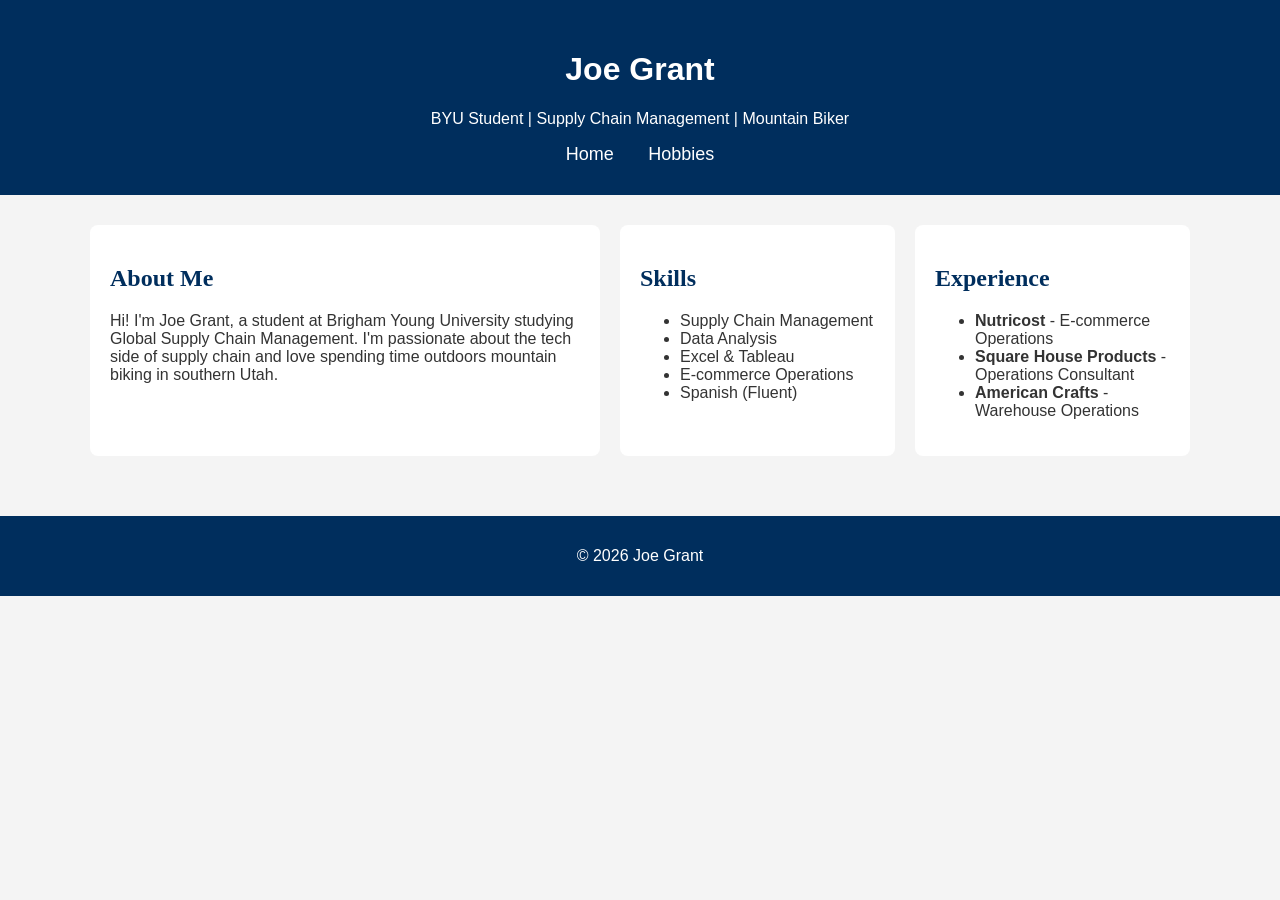
==== index.html @ 940f87bd "first commit" ====
<!DOCTYPE html>
<html lang="en">
<head>
    <meta charset="UTF-8">
    <meta name="viewport" content="width=device-width, initial-scale=1.0">
    <title>Joe Grant - Personal Site</title>
    <link rel="stylesheet" href="styles.css">
</head>
<body>

    <div id="header">
        <h1>Joe Grant</h1>
        <p>BYU Student | Supply Chain Management | Mountain Biker</p>
        <nav>
            <a href="index.html">Home</a>
            <a href="scratch.html">Hobbies</a>
        </nav>
    </div>

    <div id="main">
        <div id="about">
            <h2>About Me</h2>
            <p>Hi! I'm Joe Grant, a student at Brigham Young University studying Global Supply Chain Management. I'm passionate about the tech side of supply chain and love spending time outdoors mountain biking in southern Utah.</p>
        </div>

        <div id="skills">
            <h2>Skills</h2>
            <ul>
                <li>Supply Chain Management</li>
                <li>Data Analysis</li>
                <li>Excel & Tableau</li>
                <li>E-commerce Operations</li>
                <li>Spanish (Fluent)</li>
            </ul>
        </div>

        <div id="experience">
            <h2>Experience</h2>
            <ul>
                <li><strong>Nutricost</strong> - E-commerce Operations</li>
                <li><strong>Square House Products</strong> - Operations Consultant</li>
                <li><strong>American Crafts</strong> - Warehouse Operations</li>
            </ul>
        </div>
    </div>

    <div id="footer">
        <p>&copy; 2026 Joe Grant</p>
    </div>

</body>
</html>
---- styles.css ----
body {
    font-family: Arial, sans-serif;
    margin: 0;
    padding: 0;
    background-color: #f4f4f4;
    color: #333333;
}

#header {
    background-color: #002E5D;
    color: white;
    padding: 30px;
    text-align: center;
}

#header nav {
    margin-top: 15px;
}

#header nav a {
    color: white;
    text-decoration: none;
    margin: 0 15px;
    font-size: 18px;
}

#header nav a:hover {
    text-decoration: underline;
}

#main {
    display: flex;
    gap: 20px;
    padding: 30px;
    max-width: 1100px;
    margin: 0 auto;
}

#about {
    background-color: white;
    padding: 20px;
    flex: 2;
    border-radius: 8px;
}

#skills {
    background-color: white;
    padding: 20px;
    flex: 1;
    border-radius: 8px;
}

#experience {
    background-color: white;
    padding: 20px;
    flex: 1;
    border-radius: 8px;
}

h2 {
    color: #002E5D;
    font-family: Georgia, serif;
}

#footer {
    background-color: #002E5D;
    color: white;
    text-align: center;
    padding: 15px;
    margin-top: 30px;
}
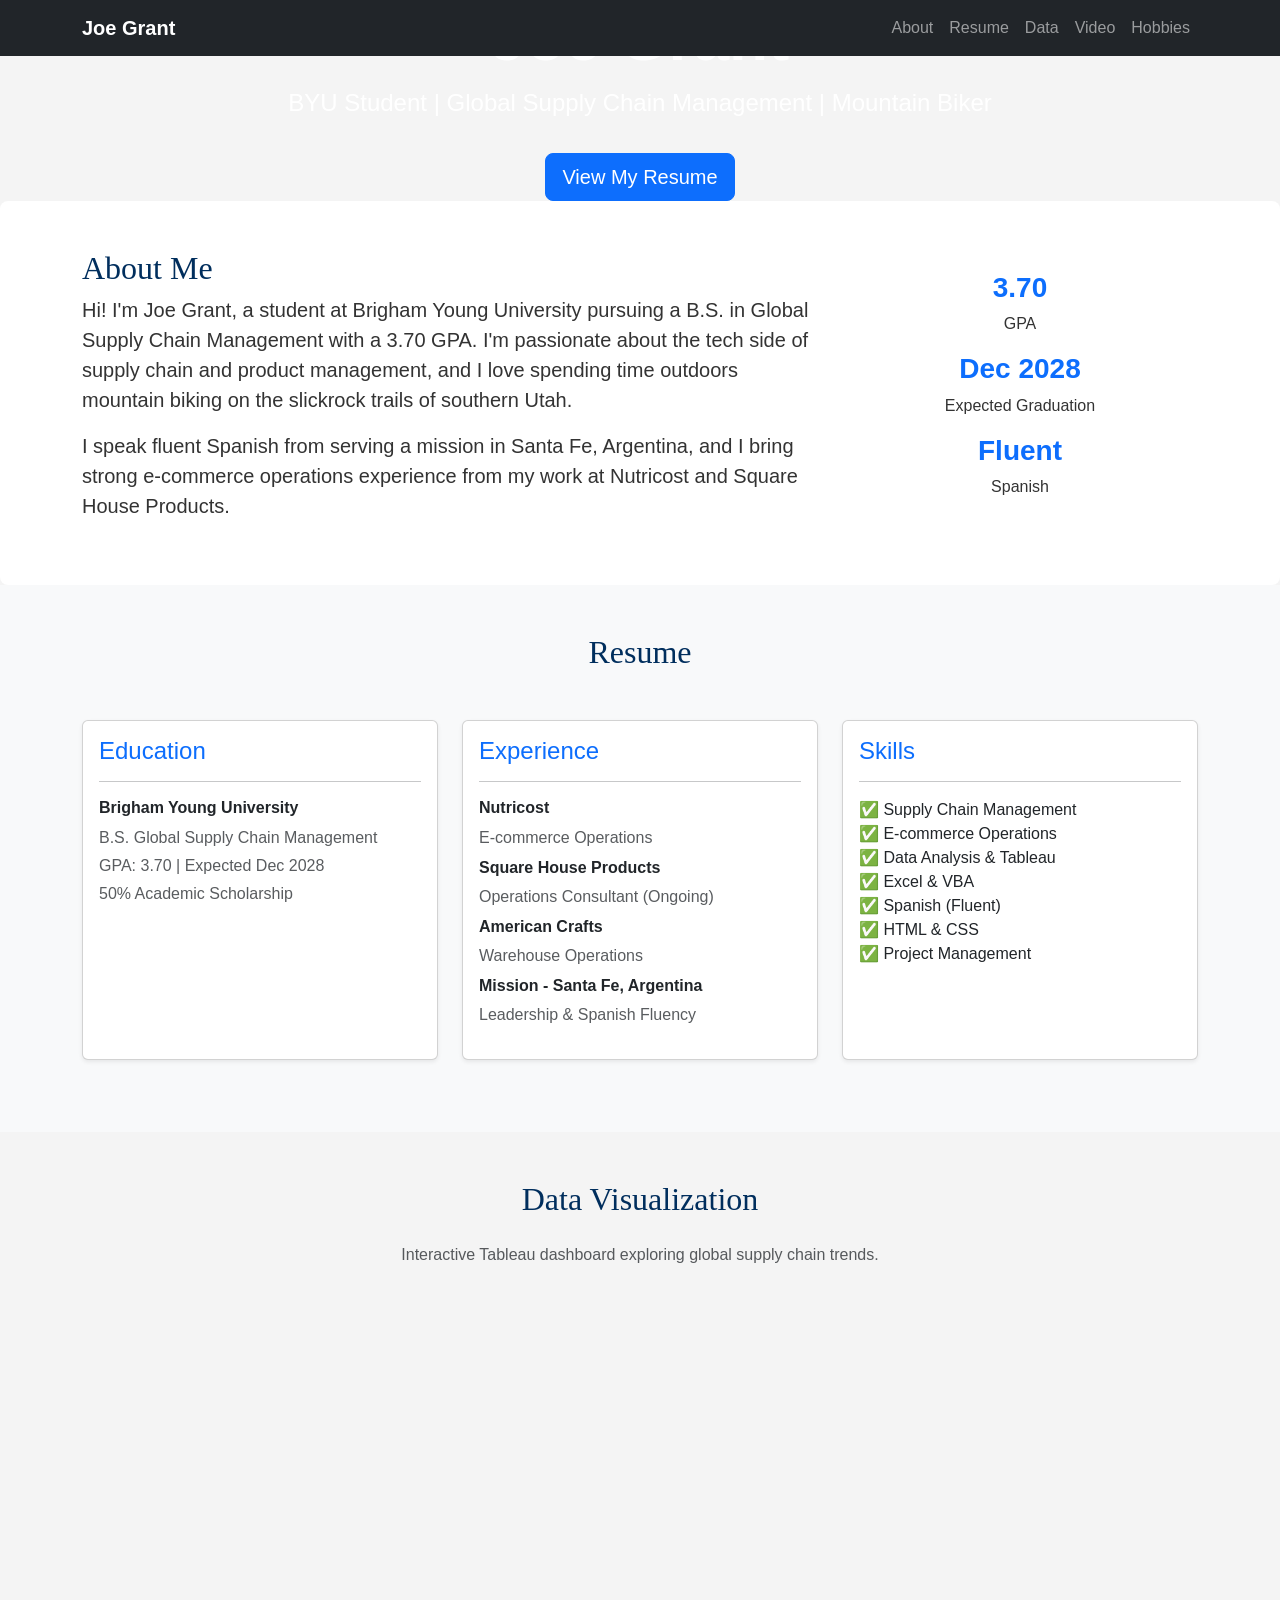
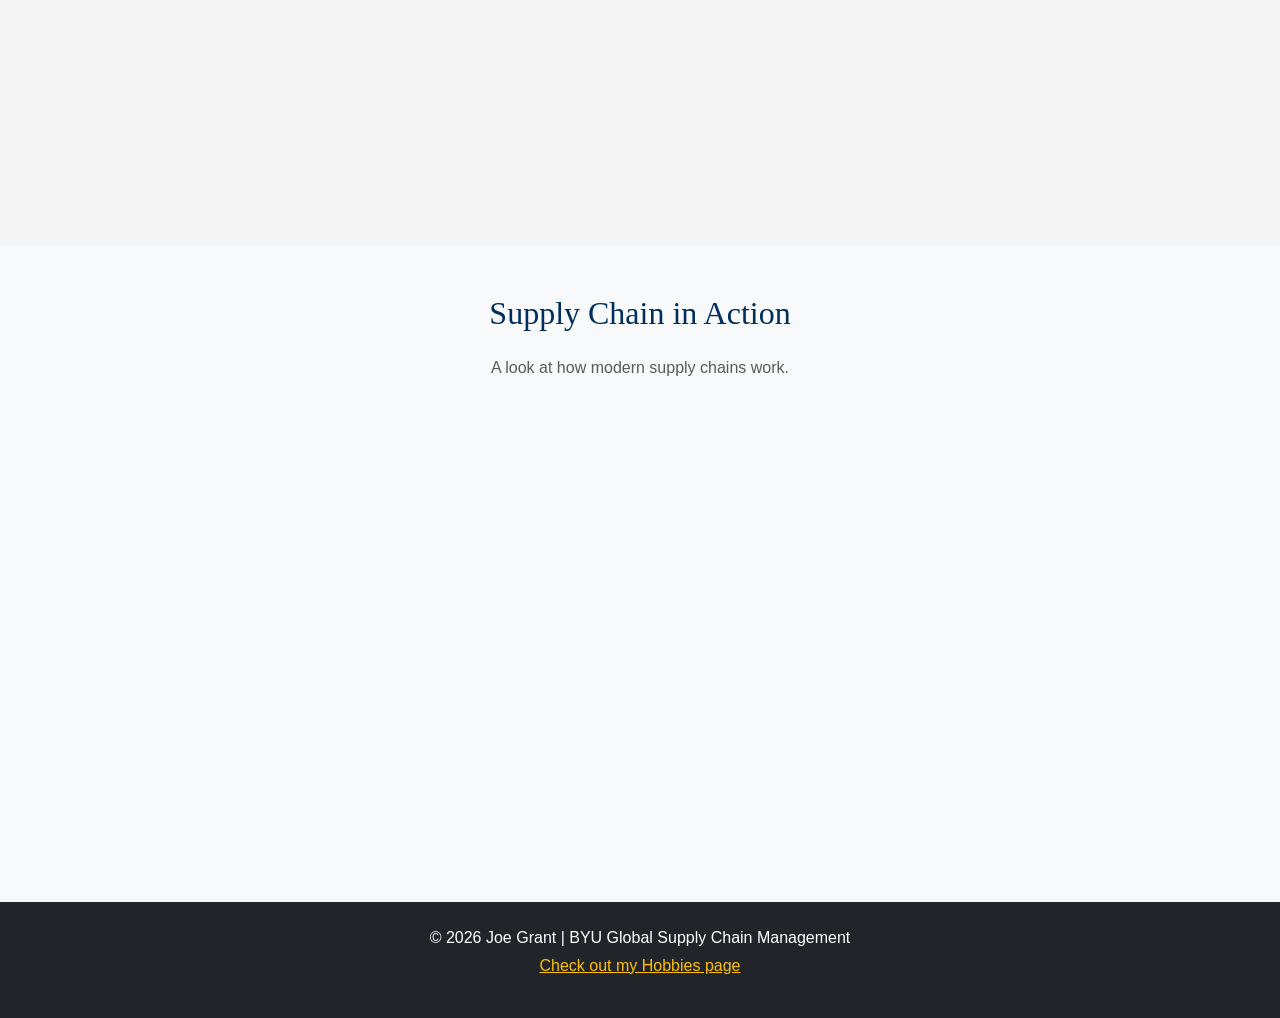
==== commit ab3b7f90: "bootstrap update" ====
--- a/index.html
+++ b/index.html
@@ -3,50 +3,161 @@
 <head>
     <meta charset="UTF-8">
     <meta name="viewport" content="width=device-width, initial-scale=1.0">
-    <title>Joe Grant - Personal Site</title>
+    <title>Joe Grant - Portfolio</title>
+    <link href="https://cdn.jsdelivr.net/npm/bootstrap@5.3.0/dist/css/bootstrap.min.css" rel="stylesheet">
     <link rel="stylesheet" href="styles.css">
 </head>
 <body>
 
-    <div id="header">
-        <h1>Joe Grant</h1>
-        <p>BYU Student | Supply Chain Management | Mountain Biker</p>
-        <nav>
-            <a href="index.html">Home</a>
-            <a href="scratch.html">Hobbies</a>
-        </nav>
-    </div>
-
-    <div id="main">
-        <div id="about">
-            <h2>About Me</h2>
-            <p>Hi! I'm Joe Grant, a student at Brigham Young University studying Global Supply Chain Management. I'm passionate about the tech side of supply chain and love spending time outdoors mountain biking in southern Utah.</p>
-        </div>
-
-        <div id="skills">
-            <h2>Skills</h2>
-            <ul>
-                <li>Supply Chain Management</li>
-                <li>Data Analysis</li>
-                <li>Excel & Tableau</li>
-                <li>E-commerce Operations</li>
-                <li>Spanish (Fluent)</li>
-            </ul>
-        </div>
-
-        <div id="experience">
-            <h2>Experience</h2>
-            <ul>
-                <li><strong>Nutricost</strong> - E-commerce Operations</li>
-                <li><strong>Square House Products</strong> - Operations Consultant</li>
-                <li><strong>American Crafts</strong> - Warehouse Operations</li>
+<!-- NAVBAR -->
+<nav class="navbar navbar-expand-lg navbar-dark bg-dark fixed-top">
+    <div class="container">
+        <a class="navbar-brand fw-bold" href="index.html">Joe Grant</a>
+        <button class="navbar-toggler" type="button" data-bs-toggle="collapse" data-bs-target="#navbarNav">
+            <span class="navbar-toggler-icon"></span>
+        </button>
+        <div class="collapse navbar-collapse" id="navbarNav">
+            <ul class="navbar-nav ms-auto">
+                <li class="nav-item"><a class="nav-link" href="#about">About</a></li>
+                <li class="nav-item"><a class="nav-link" href="#resume">Resume</a></li>
+                <li class="nav-item"><a class="nav-link" href="#data">Data</a></li>
+                <li class="nav-item"><a class="nav-link" href="#video">Video</a></li>
+                <li class="nav-item"><a class="nav-link" href="scratch.html">Hobbies</a></li>
             </ul>
         </div>
     </div>
+</nav>
 
-    <div id="footer">
-        <p>&copy; 2026 Joe Grant</p>
+<!-- HERO -->
+<header class="hero text-white text-center d-flex align-items-center justify-content-center">
+    <div>
+        <h1 class="display-3 fw-bold">Joe Grant</h1>
+        <p class="lead fs-4">BYU Student | Global Supply Chain Management | Mountain Biker</p>
+        <a href="#resume" class="btn btn-primary btn-lg mt-3">View My Resume</a>
     </div>
+</header>
 
+<!-- ABOUT -->
+<section id="about" class="py-5">
+    <div class="container">
+        <div class="row align-items-center">
+            <div class="col-md-8">
+                <h2 class="section-title">About Me</h2>
+                <p class="fs-5">Hi! I'm Joe Grant, a student at Brigham Young University pursuing a B.S. in Global Supply Chain Management with a 3.70 GPA. I'm passionate about the tech side of supply chain and product management, and I love spending time outdoors mountain biking on the slickrock trails of southern Utah.</p>
+                <p class="fs-5">I speak fluent Spanish from serving a mission in Santa Fe, Argentina, and I bring strong e-commerce operations experience from my work at Nutricost and Square House Products.</p>
+            </div>
+            <div class="col-md-4 text-center">
+                <div class="about-badge">
+                    <h3 class="text-primary fw-bold">3.70</h3>
+                    <p>GPA</p>
+                    <h3 class="text-primary fw-bold">Dec 2028</h3>
+                    <p>Expected Graduation</p>
+                    <h3 class="text-primary fw-bold">Fluent</h3>
+                    <p>Spanish</p>
+                </div>
+            </div>
+        </div>
+    </div>
+</section>
+
+<!-- RESUME -->
+<section id="resume" class="py-5 bg-light">
+    <div class="container">
+        <h2 class="section-title text-center mb-5">Resume</h2>
+        <div class="row">
+            <!-- Education -->
+            <div class="col-md-4 mb-4">
+                <div class="card h-100 shadow-sm">
+                    <div class="card-body">
+                        <h4 class="card-title text-primary">Education</h4>
+                        <hr>
+                        <h6 class="fw-bold">Brigham Young University</h6>
+                        <p class="text-muted mb-1">B.S. Global Supply Chain Management</p>
+                        <p class="text-muted mb-1">GPA: 3.70 | Expected Dec 2028</p>
+                        <p class="text-muted">50% Academic Scholarship</p>
+                    </div>
+                </div>
+            </div>
+            <!-- Experience -->
+            <div class="col-md-4 mb-4">
+                <div class="card h-100 shadow-sm">
+                    <div class="card-body">
+                        <h4 class="card-title text-primary">Experience</h4>
+                        <hr>
+                        <h6 class="fw-bold">Nutricost</h6>
+                        <p class="text-muted mb-2">E-commerce Operations</p>
+                        <h6 class="fw-bold">Square House Products</h6>
+                        <p class="text-muted mb-2">Operations Consultant (Ongoing)</p>
+                        <h6 class="fw-bold">American Crafts</h6>
+                        <p class="text-muted mb-2">Warehouse Operations</p>
+                        <h6 class="fw-bold">Mission - Santa Fe, Argentina</h6>
+                        <p class="text-muted">Leadership & Spanish Fluency</p>
+                    </div>
+                </div>
+            </div>
+            <!-- Skills -->
+            <div class="col-md-4 mb-4">
+                <div class="card h-100 shadow-sm">
+                    <div class="card-body">
+                        <h4 class="card-title text-primary">Skills</h4>
+                        <hr>
+                        <ul class="list-unstyled">
+                            <li>✅ Supply Chain Management</li>
+                            <li>✅ E-commerce Operations</li>
+                            <li>✅ Data Analysis & Tableau</li>
+                            <li>✅ Excel & VBA</li>
+                            <li>✅ Spanish (Fluent)</li>
+                            <li>✅ HTML & CSS</li>
+                            <li>✅ Project Management</li>
+                        </ul>
+                    </div>
+                </div>
+            </div>
+        </div>
+    </div>
+</section>
+
+<!-- TABLEAU -->
+<section id="data" class="py-5">
+    <div class="container text-center">
+        <h2 class="section-title mb-4">Data Visualization</h2>
+        <p class="text-muted mb-4">Interactive Tableau dashboard exploring global supply chain trends.</p>
+        <div class="tableau-container">
+            <tableau-viz id="tableauViz"
+                src="https://public.tableau.com/views/GlobalSupplyChainDashboard/Dashboard1"
+                width="100%" height="500"
+                hide-tabs toolbar="bottom">
+            </tableau-viz>
+            <noscript>
+                <iframe src="https://public.tableau.com/views/SuperstoreSales_17161613751500/Overview?:embed=yes&:display_count=yes&:showVizHome=no"
+                width="100%" height="500" frameborder="0"></iframe>
+            </noscript>
+        </div>
+        <!-- Fallback embed -->
+        <iframe src="https://public.tableau.com/views/SuperstoreSales_17161613751500/Overview?:embed=yes&:display_count=yes&:showVizHome=no&:toolbar=yes"
+            width="100%" height="500" frameborder="0" style="border:none;"></iframe>
+    </div>
+</section>
+
+<!-- VIDEO -->
+<section id="video" class="py-5 bg-light">
+    <div class="container text-center">
+        <h2 class="section-title mb-4">Supply Chain in Action</h2>
+        <p class="text-muted mb-4">A look at how modern supply chains work.</p>
+        <div class="ratio ratio-16x9 mx-auto" style="max-width:800px;">
+            <iframe src="https://www.youtube.com/embed/Mi1QBxVjZAw"
+                title="Supply Chain Video"
+                allowfullscreen></iframe>
+        </div>
+    </div>
+</section>
+
+<!-- FOOTER -->
+<footer class="bg-dark text-white text-center py-4">
+    <p class="mb-1">&copy; 2026 Joe Grant | BYU Global Supply Chain Management</p>
+    <p><a href="scratch.html" class="text-warning">Check out my Hobbies page</a></p>
+</footer>
+
+<script src="https://cdn.jsdelivr.net/npm/bootstrap@5.3.0/dist/js/bootstrap.bundle.min.js"></script>
 </body>
-</html>
+</html>
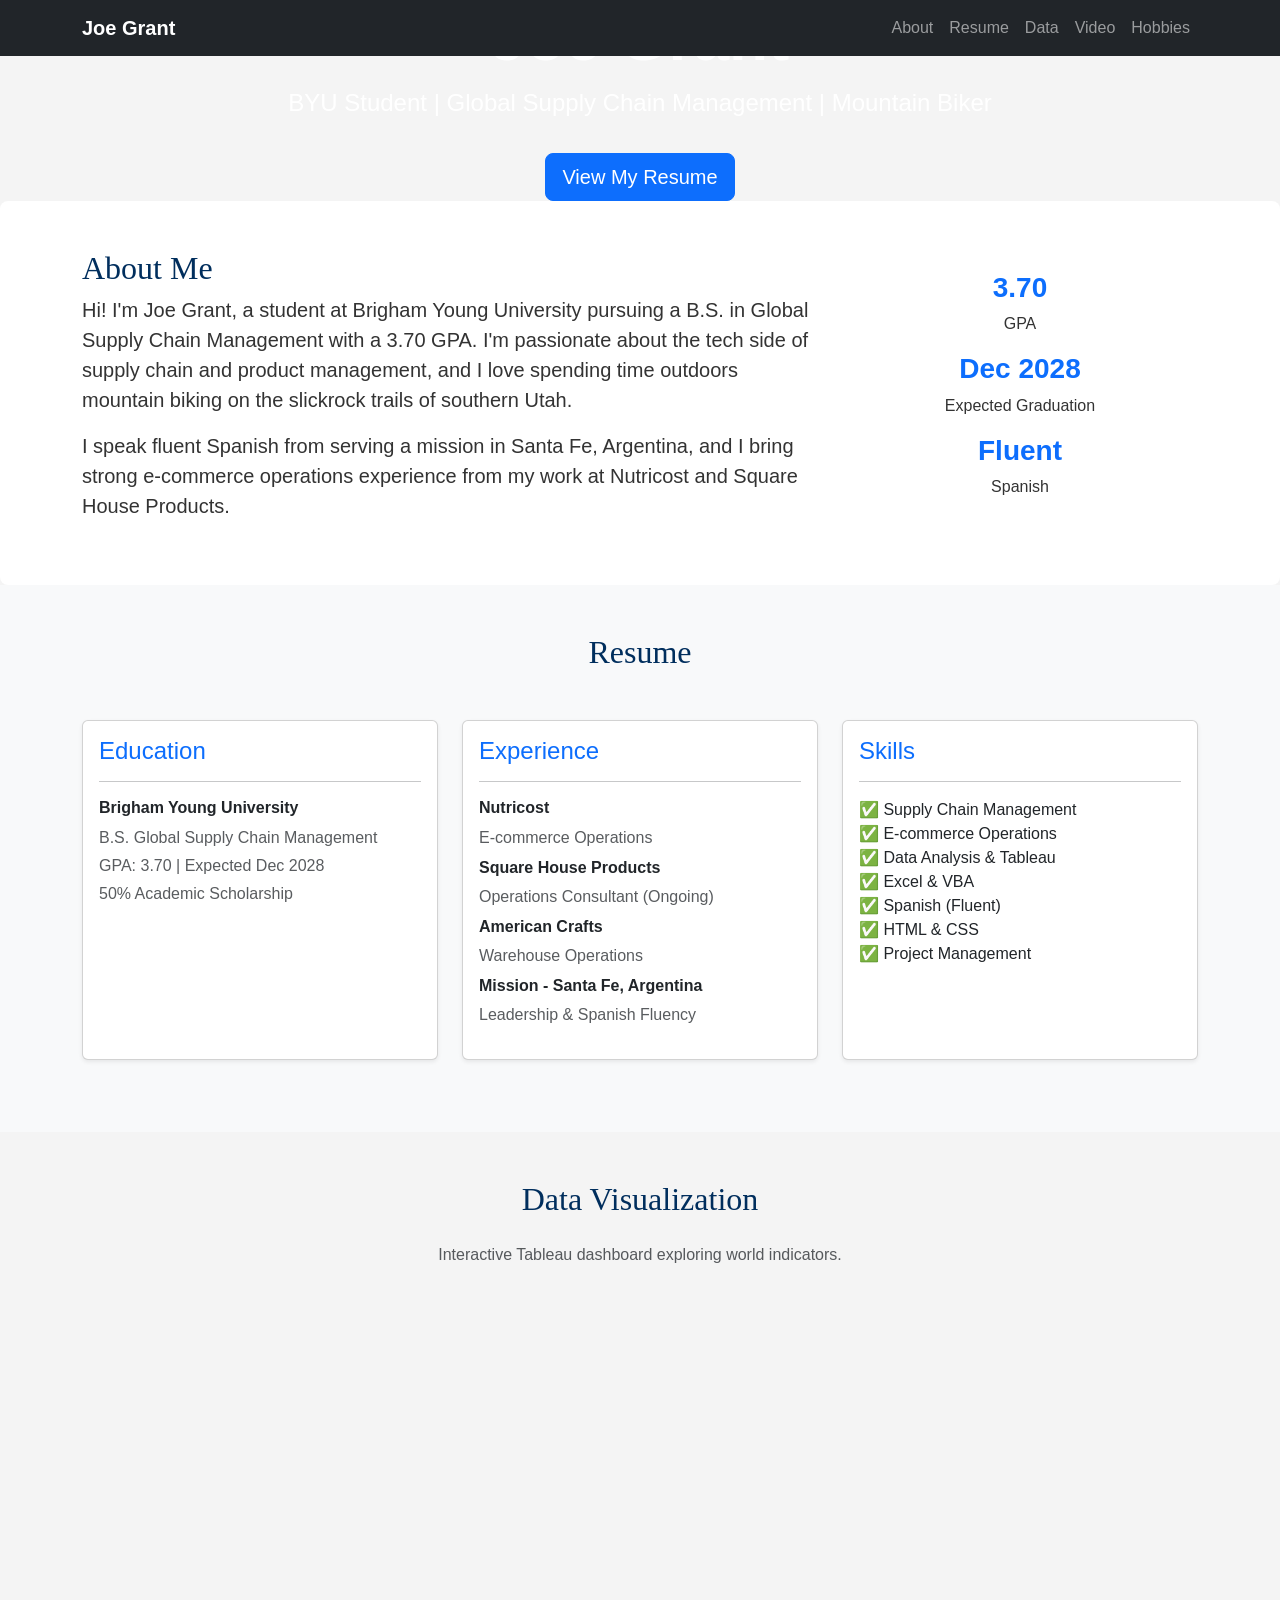
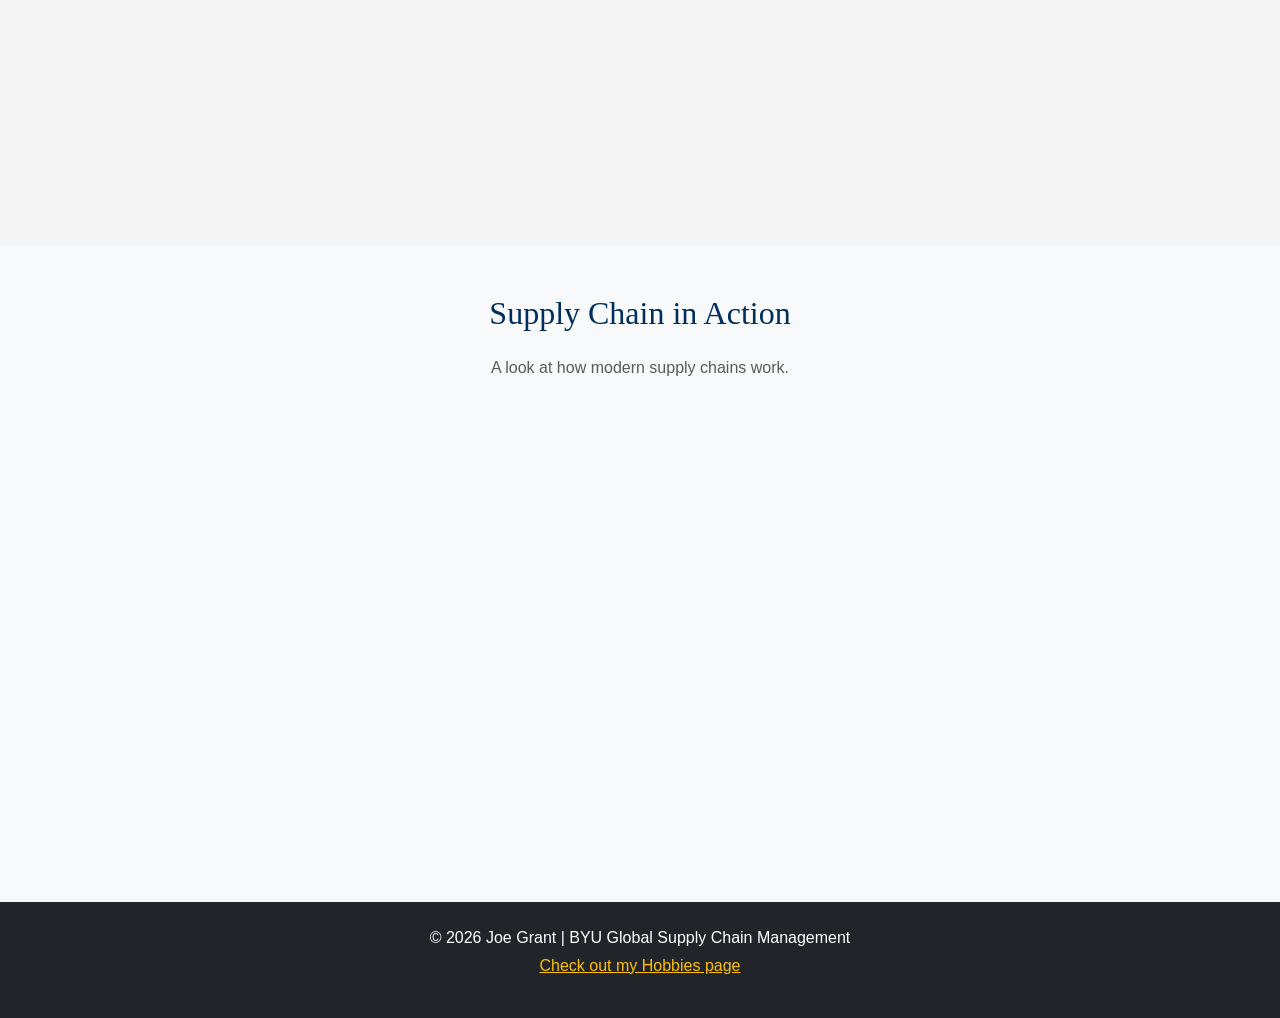
==== commit dee300d9: "fix tableau" ====
--- a/index.html
+++ b/index.html
@@ -65,7 +65,6 @@
     <div class="container">
         <h2 class="section-title text-center mb-5">Resume</h2>
         <div class="row">
-            <!-- Education -->
             <div class="col-md-4 mb-4">
                 <div class="card h-100 shadow-sm">
                     <div class="card-body">
@@ -78,7 +77,6 @@
                     </div>
                 </div>
             </div>
-            <!-- Experience -->
             <div class="col-md-4 mb-4">
                 <div class="card h-100 shadow-sm">
                     <div class="card-body">
@@ -95,7 +93,6 @@
                     </div>
                 </div>
             </div>
-            <!-- Skills -->
             <div class="col-md-4 mb-4">
                 <div class="card h-100 shadow-sm">
                     <div class="card-body">
@@ -121,20 +118,8 @@
 <section id="data" class="py-5">
     <div class="container text-center">
         <h2 class="section-title mb-4">Data Visualization</h2>
-        <p class="text-muted mb-4">Interactive Tableau dashboard exploring global supply chain trends.</p>
-        <div class="tableau-container">
-            <tableau-viz id="tableauViz"
-                src="https://public.tableau.com/views/GlobalSupplyChainDashboard/Dashboard1"
-                width="100%" height="500"
-                hide-tabs toolbar="bottom">
-            </tableau-viz>
-            <noscript>
-                <iframe src="https://public.tableau.com/views/SuperstoreSales_17161613751500/Overview?:embed=yes&:display_count=yes&:showVizHome=no"
-                width="100%" height="500" frameborder="0"></iframe>
-            </noscript>
-        </div>
-        <!-- Fallback embed -->
-        <iframe src="https://public.tableau.com/views/SuperstoreSales_17161613751500/Overview?:embed=yes&:display_count=yes&:showVizHome=no&:toolbar=yes"
+        <p class="text-muted mb-4">Interactive Tableau dashboard exploring world indicators.</p>
+        <iframe src="https://public.tableau.com/views/WorldIndicators/GDPpercapita?:embed=y&:showVizHome=no&:display_count=yes&:toolbar=yes"
             width="100%" height="500" frameborder="0" style="border:none;"></iframe>
     </div>
 </section>
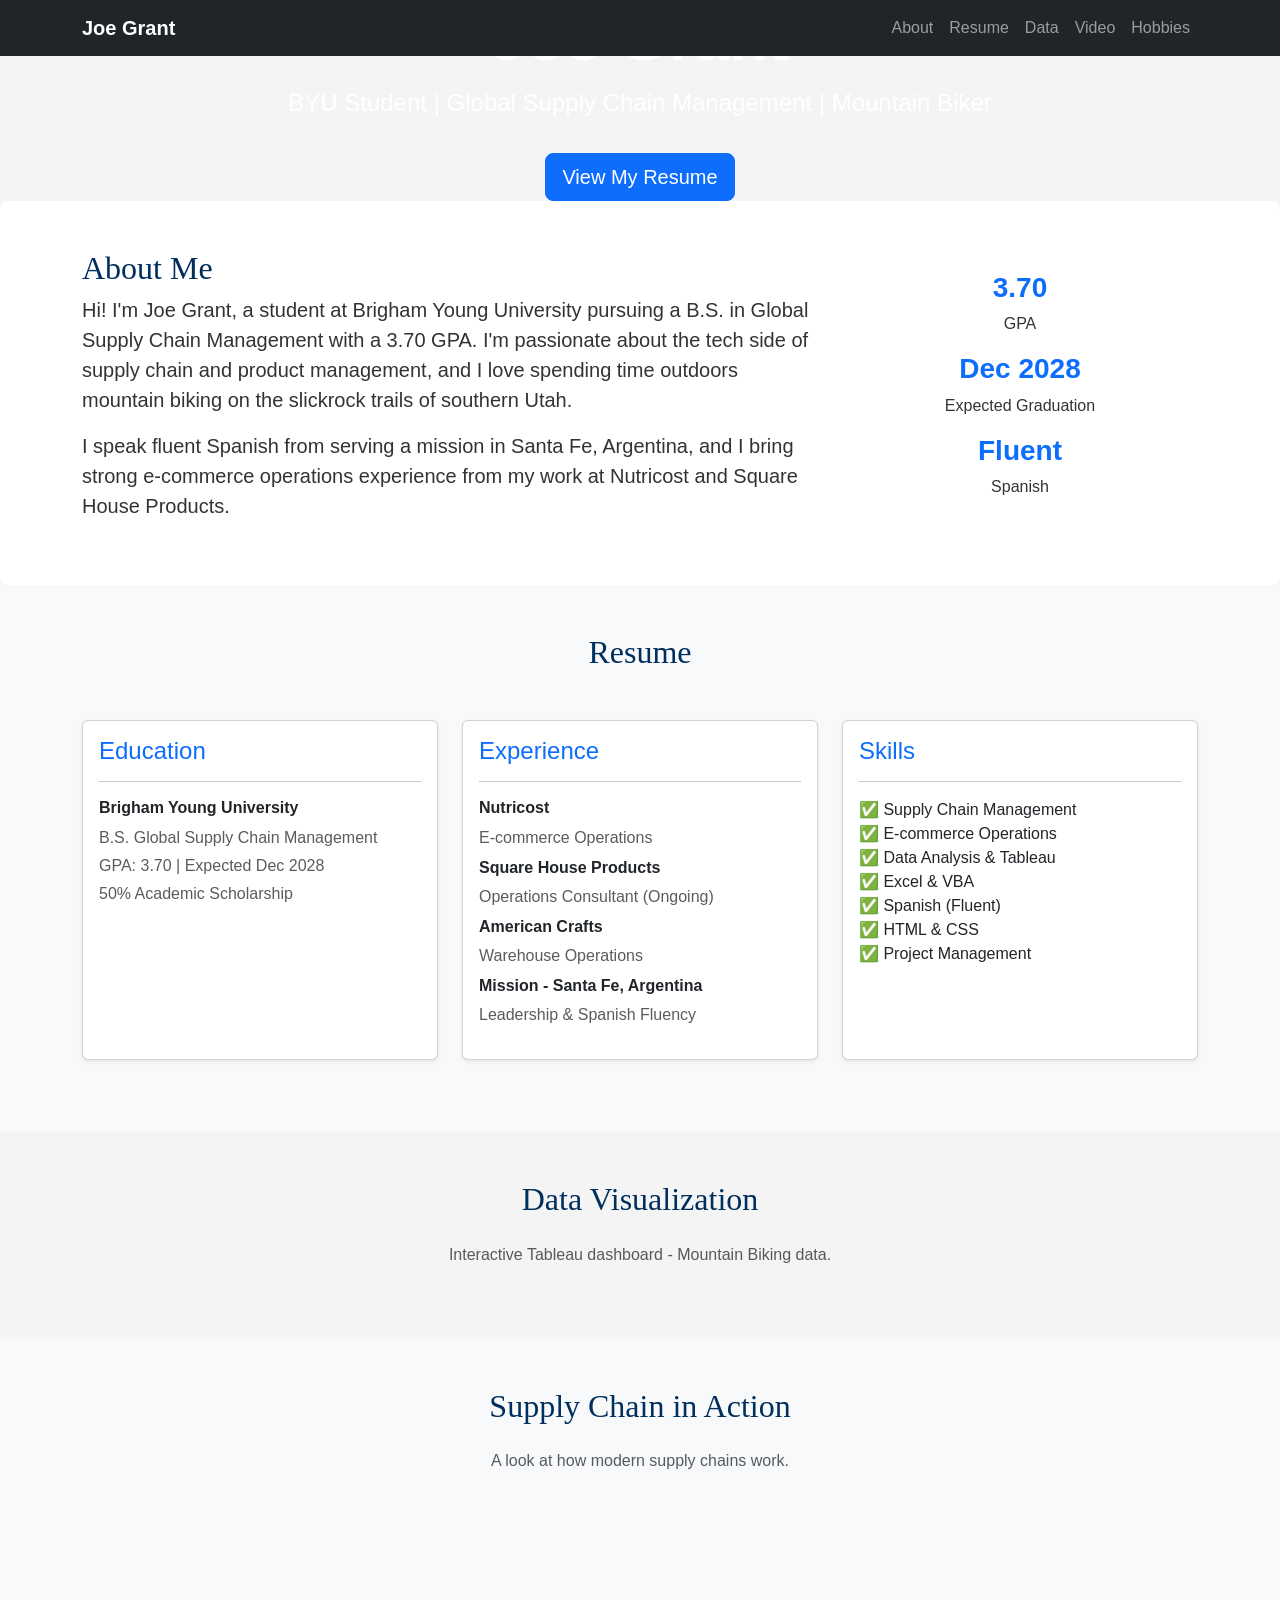
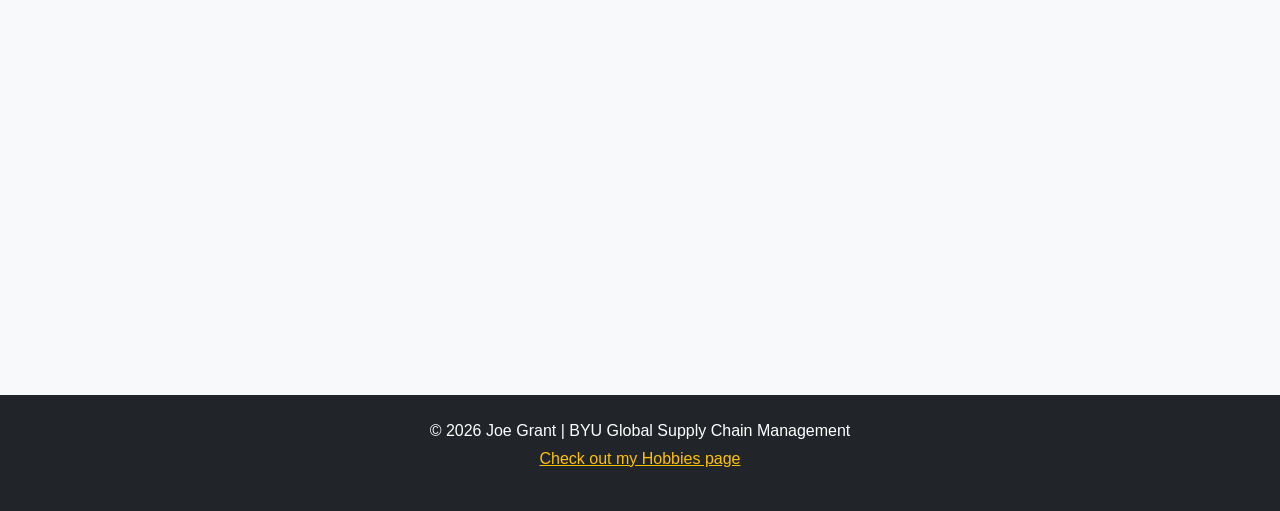
==== commit 7a5ee132: "fix tableau embed" ====
--- a/index.html
+++ b/index.html
@@ -118,9 +118,8 @@
 <section id="data" class="py-5">
     <div class="container text-center">
         <h2 class="section-title mb-4">Data Visualization</h2>
-        <p class="text-muted mb-4">Interactive Tableau dashboard exploring world indicators.</p>
-        <iframe src="https://public.tableau.com/views/WorldIndicators/GDPpercapita?:embed=y&:showVizHome=no&:display_count=yes&:toolbar=yes"
-            width="100%" height="500" frameborder="0" style="border:none;"></iframe>
+        <p class="text-muted mb-4">Interactive Tableau dashboard - Mountain Biking data.</p>
+        <div class='tableauPlaceholder' id='viz1781582636680' style='position: relative'><noscript><a href='#'><img alt='Mountain Biking ' src='https://public.tableau.com/static/images/Cl/ClimbtheMountains/MountainBiking/1_rss.png' style='border: none' /></a></noscript><object class='tableauViz' style='display:none;'><param name='host_url' value='https%3A%2F%2Fpublic.tableau.com%2F' /><param name='embed_code_version' value='3' /><param name='site_root' value='' /><param name='name' value='ClimbtheMountains/MountainBiking' /><param name='tabs' value='no' /><param name='toolbar' value='yes' /><param name='static_image' value='https://public.tableau.com/static/images/Cl/ClimbtheMountains/MountainBiking/1.png' /><param name='animate_transition' value='yes' /><param name='display_static_image' value='yes' /><param name='display_spinner' value='yes' /><param name='display_overlay' value='yes' /><param name='display_count' value='yes' /><param name='language' value='en-US' /></object></div><script type='text/javascript'>var divElement = document.getElementById('viz1781582636680');var vizElement = divElement.getElementsByTagName('object')[0];if(divElement.offsetWidth > 800){vizElement.style.width='1366px';vizElement.style.height='795px';}else if(divElement.offsetWidth > 500){vizElement.style.width='1366px';vizElement.style.height='795px';}else{vizElement.style.width='100%';vizElement.style.height='1027px';}var scriptElement = document.createElement('script');scriptElement.src = 'https://public.tableau.com/javascripts/api/viz_v1.js';vizElement.parentNode.insertBefore(scriptElement, vizElement);</script>
     </div>
 </section>
 
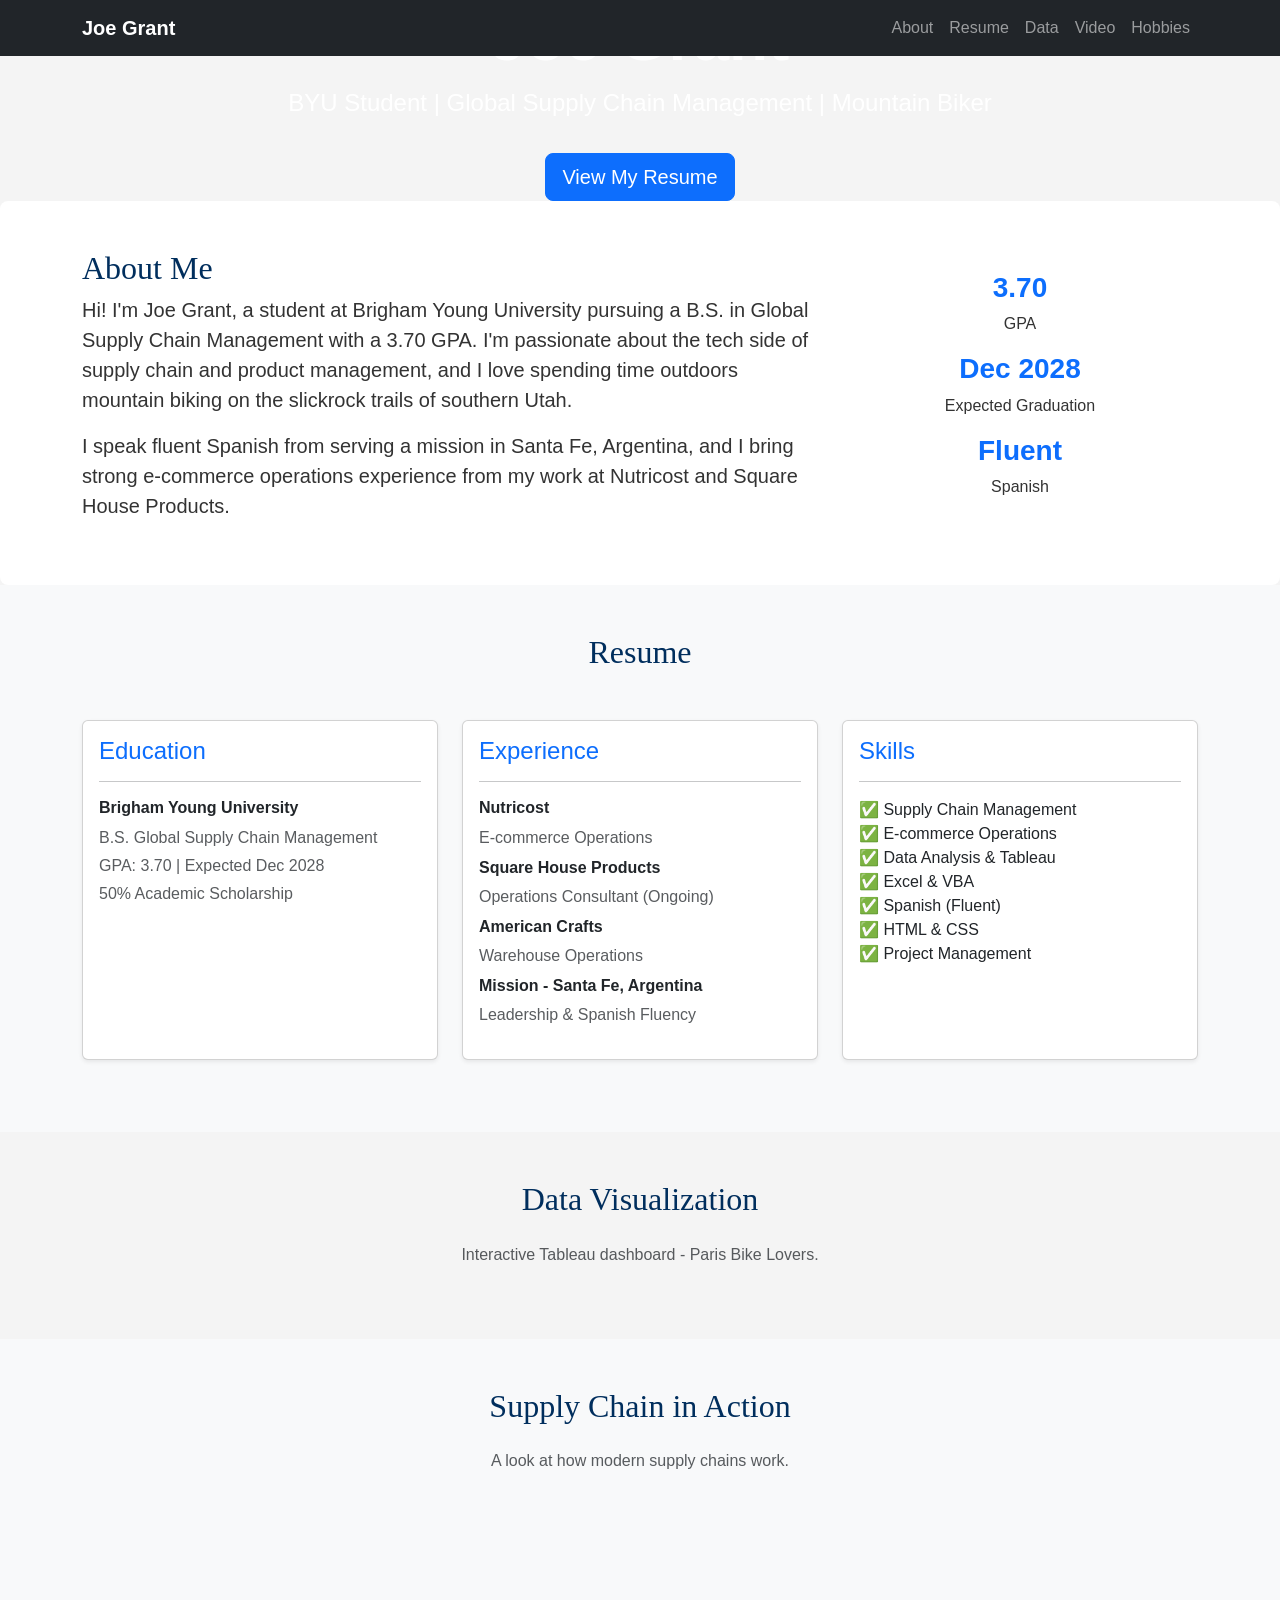
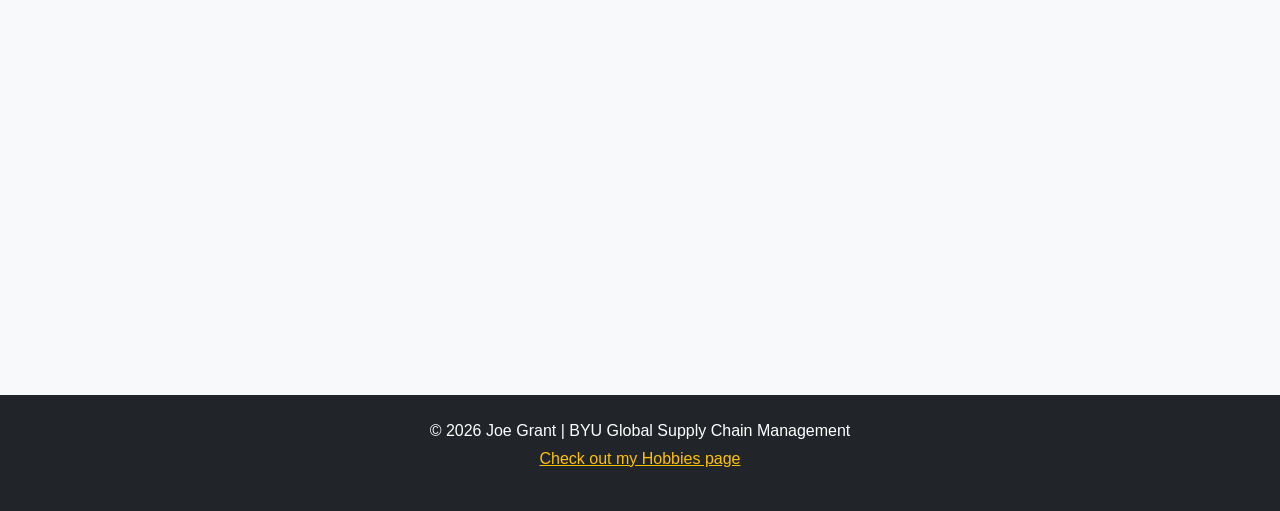
==== commit c2a01a41: "paris bike tableau" ====
--- a/index.html
+++ b/index.html
@@ -118,8 +118,8 @@
 <section id="data" class="py-5">
     <div class="container text-center">
         <h2 class="section-title mb-4">Data Visualization</h2>
-        <p class="text-muted mb-4">Interactive Tableau dashboard - Mountain Biking data.</p>
-        <div class='tableauPlaceholder' id='viz1781582636680' style='position: relative'><noscript><a href='#'><img alt='Mountain Biking ' src='https://public.tableau.com/static/images/Cl/ClimbtheMountains/MountainBiking/1_rss.png' style='border: none' /></a></noscript><object class='tableauViz' style='display:none;'><param name='host_url' value='https%3A%2F%2Fpublic.tableau.com%2F' /><param name='embed_code_version' value='3' /><param name='site_root' value='' /><param name='name' value='ClimbtheMountains/MountainBiking' /><param name='tabs' value='no' /><param name='toolbar' value='yes' /><param name='static_image' value='https://public.tableau.com/static/images/Cl/ClimbtheMountains/MountainBiking/1.png' /><param name='animate_transition' value='yes' /><param name='display_static_image' value='yes' /><param name='display_spinner' value='yes' /><param name='display_overlay' value='yes' /><param name='display_count' value='yes' /><param name='language' value='en-US' /></object></div><script type='text/javascript'>var divElement = document.getElementById('viz1781582636680');var vizElement = divElement.getElementsByTagName('object')[0];if(divElement.offsetWidth > 800){vizElement.style.width='1366px';vizElement.style.height='795px';}else if(divElement.offsetWidth > 500){vizElement.style.width='1366px';vizElement.style.height='795px';}else{vizElement.style.width='100%';vizElement.style.height='1027px';}var scriptElement = document.createElement('script');scriptElement.src = 'https://public.tableau.com/javascripts/api/viz_v1.js';vizElement.parentNode.insertBefore(scriptElement, vizElement);</script>
+        <p class="text-muted mb-4">Interactive Tableau dashboard - Paris Bike Lovers.</p>
+        <div class='tableauPlaceholder' id='viz1781651231371' style='position: relative'><noscript><a href='#'><img alt='The busiest hours are the morning and evening commutes' src='https://public.tableau.com/static/images/Pa/ParisBikeLovers/Parisbikeloversviz/1_rss.png' style='border: none' /></a></noscript><object class='tableauViz' style='display:none;'><param name='host_url' value='https%3A%2F%2Fpublic.tableau.com%2F' /><param name='embed_code_version' value='3' /><param name='site_root' value='' /><param name='name' value='ParisBikeLovers/Parisbikeloversviz' /><param name='tabs' value='no' /><param name='toolbar' value='yes' /><param name='static_image' value='https://public.tableau.com/static/images/Pa/ParisBikeLovers/Parisbikeloversviz/1.png' /><param name='animate_transition' value='yes' /><param name='display_static_image' value='yes' /><param name='display_spinner' value='yes' /><param name='display_overlay' value='yes' /><param name='display_count' value='yes' /><param name='language' value='en-US' /></object></div><script type='text/javascript'>var divElement = document.getElementById('viz1781651231371');var vizElement = divElement.getElementsByTagName('object')[0];if(divElement.offsetWidth > 800){vizElement.style.width='1400px';vizElement.style.height='4027px';}else if(divElement.offsetWidth > 500){vizElement.style.width='1400px';vizElement.style.height='4027px';}else{vizElement.style.width='100%';vizElement.style.height='6927px';}var scriptElement = document.createElement('script');scriptElement.src = 'https://public.tableau.com/javascripts/api/viz_v1.js';vizElement.parentNode.insertBefore(scriptElement, vizElement);</script>
     </div>
 </section>
 
